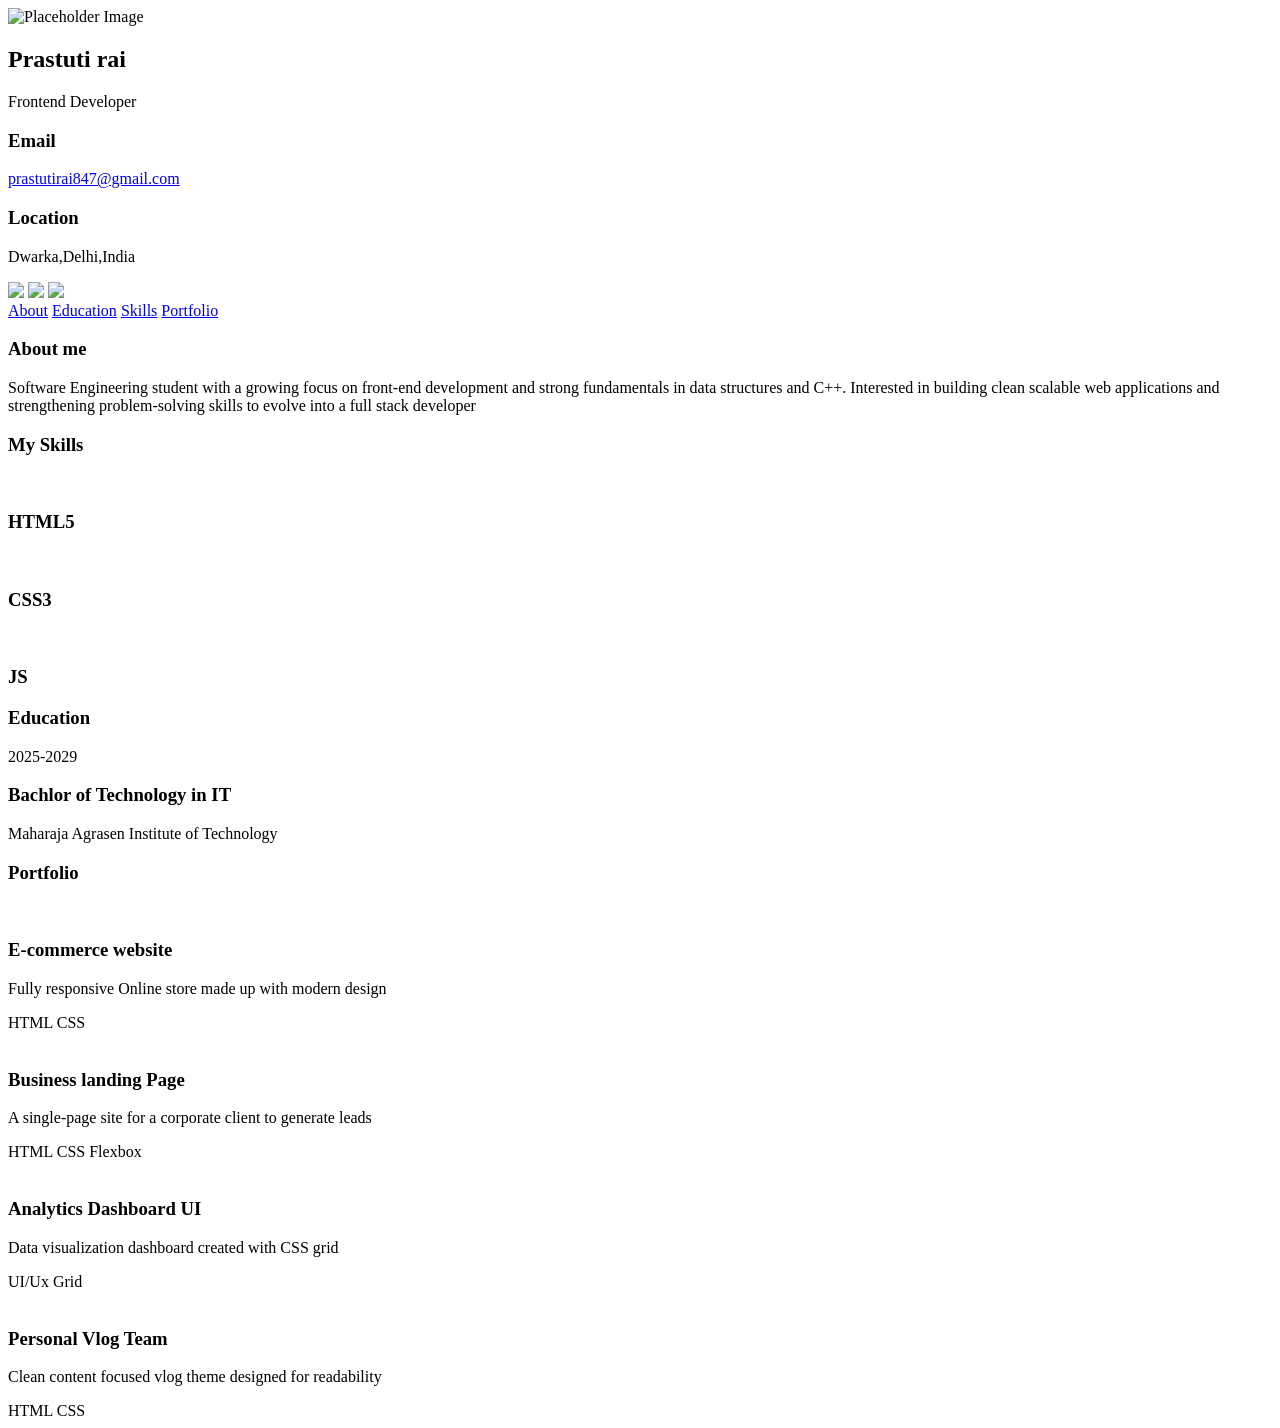
==== index.html @ 748e3836 "Rename U-1.html to index.html" ====
<!DOCTYPE html>
<html>
  <head>
    <title>Hello, World!</title>
    <link rel="stylesheet" href="styles.css" />
  </head>
  <body>
     <div class="main-container">
       <div class="sidebar">
         <div class="profile">
           <img src="https://i.ibb.co/1GGvQTYN/profile.jpg" alt="Placeholder Image">

           <h2>Prastuti rai</h2>
           <p>Frontend Developer</p>
           
         </div>
         <div class="contact">
             <div class="email">
             <h3 class="label">Email</h3>
             <a href="mailto:prastutirai847@gmail.com" class="value">prastutirai847@gmail.com</a>
             </div>
             
             
            
             
             <div class="location">
               <h3 class="label">Location</h3>
             <p class="value">Dwarka,Delhi,India</p>
               
             </div>
             
             
           </div>
           <div class="social">
             <a href="https://x.com/prastutirai19"><img src="https://www.svgrepo.com/show/513008/twitter-154.svg"></a>
             <a href="https://github.com/"> <img src="https://www.svgrepo.com/show/394174/github.svg"></a>
             <a href="https://linkedin.com/in/prastuti-rai-786380380"><img src="https://www.svgrepo.com/show/390272/linkedin-linked-in.svg"></a>
           </div>
           
       </div>
       <div class="main-content">
         <!--nevigation-->
       <div id="nevigation">
          <nav>
         <a href="#about">About</a>
         <a href="#education">Education</a>
         <a href="#skills">Skills</a>
         <a href="#portfolio">Portfolio</a>
         
       </nav>
         
       </div>
      
          <!--About me-->
        <div id= "about">
          <h3 class="heading">About me</h3>
          <div class="line"></div>
          <p class="YNTK"> Software Engineering student with a growing focus on front-end development and strong fundamentals in data structures and C++. Interested in building clean scalable web applications and strengthening problem-solving skills to evolve into a full stack developer</p>
        </div>
           <!--Skills-->
       <div id="skills">
       <h3 class="heading">My Skills</h3>
          <div class="line"></div>
          <div class="grid-container">
            <div class="item">
              <img src="https://uxwing.com/wp-content/themes/uxwing/download/file-and-folder-type/html5-balck-icon.png" alt="">
              <h3>HTML5</h3>
            </div>
            <div class="item">
              <img src="https://uxwing.com/wp-content/themes/uxwing/download/file-and-folder-type/css3-icon.png" alt="">
              <h3>CSS3</h3>
            </div>
            <div class="item">
              <img src="https://img.icons8.com/ios_filled/200/javascript-logo.png" alt="">
              <h3>JS</h3>
            </div>
            
          </div>
       </div>
            <!--education-->
       <div id="education">
         <h3 class="heading">Education</h3>
          <div class="line"></div>
          <div class="edtech">
            <div class="edfirst">
              <div class="year">2025-2029</div>
              <h3 class="degree">Bachlor of Technology in IT</h3>
              <p class="collage">Maharaja Agrasen Institute of Technology</p>
              <div class="goal"></div>
              <div class="liner"></div>
            </div>
          </div>
       </div>
           <!--Portfolio-->
       <div id="portfolio">
         <h3 class="heading">Portfolio</h3>
          <div class="line"></div>
          <div class="projectcontainer">
            <div class="projects">
              <img src="https://miro.medium.com/v2/resize:fit:4800/format:webp/0*eSEnoM6jUdL-_a1j" alt="">
              <div class="card">
                <h3>E-commerce website</h3>
                <p>Fully responsive Online store made up with modern design</p>
                <span> HTML</span> <span> CSS </span>
              </div>
            </div>
            <div class="projects">
              <img src="https://encrypted-tbn0.gstatic.com/images?q=tbn:ANd9GcSXcIj_khJH8SM0vSIXBFWT68DSShQ4ISXMgQ&s" alt="">
              <div class="card">
                <h3>Business landing Page</h3>
                <p> A single-page site for a corporate client to generate leads</p>
                <span> HTML</span><span> CSS </span><span>Flexbox</span>
              </div>
            </div>
            <div class="projects">
              <img src="https://assets.justinmind.com/wp-content/uploads/2020/02/dashboard-examples-social-media.png" alt="">
              <div class="card">
                <h3>Analytics Dashboard UI</h3>
                <p> Data visualization dashboard created with CSS grid </p>
                <span> UI/Ux</span> <span> Grid </span>
              </div>
            </div>
            <div class="projects">
              <img src="https://i0.wp.com/themes.svn.wordpress.org/personal-blogs/1.1/screenshot.png" alt="">
              <div class="card">
                <h3>Personal Vlog Team</h3>
                <p> Clean content focused vlog theme designed for readability </p>
                <span> HTML</span> <span> CSS </span>
              </div>
            </div>
          </div>
          
       </div>
       </div>
     </div>
  </body>
</html>
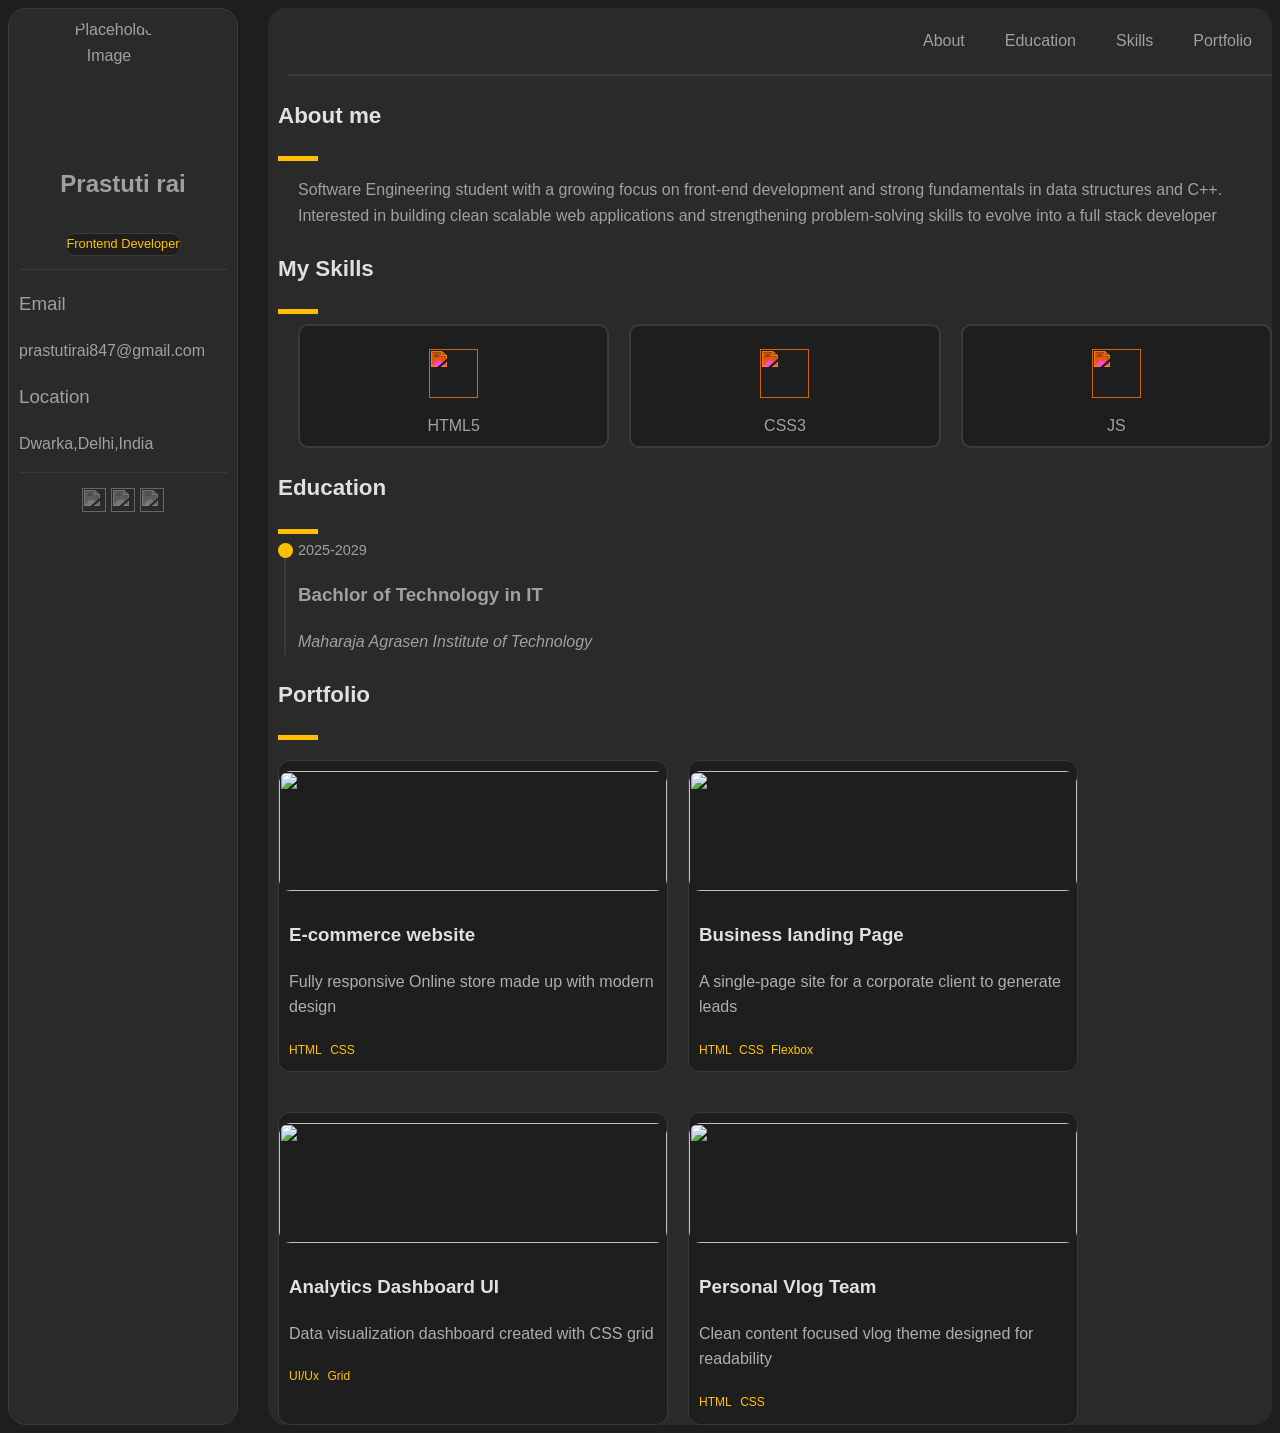
==== commit 8d21774b: "Update index.html" ====
--- a/index.html
+++ b/index.html
@@ -2,7 +2,7 @@
 <html>
   <head>
     <title>Hello, World!</title>
-    <link rel="stylesheet" href="styles.css" />
+    <link rel="stylesheet" href="U-2.css" />
   </head>
   <body>
      <div class="main-container">
--- a/U-2.css
+++ b/U-2.css
@@ -0,0 +1,268 @@
+body{
+  background-color: #1e1e1e;
+  font-family: Sans-Serif;
+  color: #a0a0a0;
+}
+.main-container{
+  
+  display: grid;
+  max-width: 1800px;
+  grid-template-columns: 230px 1fr;
+  gap: 30px;
+  line-height: 1.6;
+  
+}
+.sidebar{
+  height: auto;
+  background-color: #2a2a2a;
+ padding: 0px 10px;
+  position: sticky;
+  top:24px ;
+  border :1px solid #3a3a3a;
+  border-radius: 18px;
+}
+.profile{
+  text-align: center;
+}
+
+.main-content{
+  height: auto;
+  background-color: #2a2a2a;
+   border 1px solid #3a3a3a;
+   border-radius:18px ;
+   overflow: hidden;
+   
+   
+  
+}
+
+.profile img{
+  height: 120px;
+  width: 120px;
+  padding: 8px 30px;
+ 
+  border-radius: 50%;
+  display: flex;
+  justify-content: center;
+  
+  
+}
+.profile p{
+  background-color: #1e1e1e;
+  color: #FFC400;
+   border: 1px solid #3a3a3a;
+   font-size: .8rem;
+   border-radius: 10px;
+   display: inline-block;
+   margin-top:10px;
+  
+}
+.social{
+  display: flex;
+  justify-content: center;
+  gap: 5px;
+}
+
+.social  img{
+  height: 24px;
+  width: 24px;
+  margin-top: 15px;
+  filter: grayscale(1) invert(.7);
+  transition: filter .3s ease;
+}
+.social  img:hover{
+    filter: grayscale(0) invert(0);
+  
+}
+.contact{
+  margin-top: 1px;
+  border-top: 1px solid #3a3a3a;
+
+  text-decoration: none;
+  border-bottom: 1px solid #3a3a3a;
+}
+.label{
+  font-weight: 500;
+  color: #a0a0a0;
+  
+}
+.value{
+  color: #a0a0a0;
+  text-decoration: none;
+}
+#nevigation{
+  padding:20px;
+  border-bottom: 2px solid #3a3a3a;
+  margin-bottom:20px;
+  padding-bottom:20px;
+  margin-left:20px;
+}
+nav{
+  display: flex;
+  justify-content: flex-end;
+  gap: 20px;
+  
+  
+}
+nav a{
+  text-decoration: none;
+  color: #a0a0a0;
+  transistion: color 3s ease;
+  font-weight: 500;
+   margin-left: 20px;
+}
+.active, nav a:hover{
+  color:#FFC400;
+}
+#about p {
+  margin-left: 20px;
+  
+}
+.heading{
+color: #e0e0e0;
+font-size:1.4rem;
+
+}
+.line{
+  width: 40px;
+  height: 5px;
+  background-color: #FFBF00;
+}
+#about, #skills, #education, #portfolio {
+  padding-left: 10px;
+}
+/*skills*/
+.grid-container{
+  display: grid;
+  grid-template-columns:repeat(auto-fit,minmax(10px,1fr));
+  align-items: center;
+  gap: 20px;
+   margin-left: 20px
+   
+}
+
+.item{
+  margin-top:10px;
+  padding: 10px;
+  border-radius:10px;
+  border:2px solid #3a3a3a;
+  background-color: #1e1e1e;
+  display: flex;
+  flex-direction: column;  /* stack icon above text */
+  align-items: center;     /* center horizontally */
+  justify-content: center; /* center vertically */
+  height: 100px;    
+  transition: transform .5 s ease, box-shadow .5s ease;
+}
+.item img{
+  height: 49px;
+  width: 49px;
+  margin-top: 15px;
+  filter: invert(75% ) sepia(50%) saturate(1000%) hue-rotate(350deg) brightness(110%);
+  margin-bottom:15px;
+  text-align: center;
+
+  
+}
+.item h3{
+  margin: 0;
+font-size:1rem;
+font-weight:500;
+}
+.item:hover{
+  scale: 1.1;
+  box-shadow:0px 0px 10px 5px;
+}
+/*Education*/
+#education edfirst {
+  margin-left:20px;
+  
+}
+.edfirst{
+  position: relative;
+   margin-left: 20px;
+  
+}
+.year{
+  margin-top:5px;
+  font-size: .9rem;
+  color: #a0a0a0;
+  margin-bottom: 2px;
+}
+.collage{
+  font-style:italic;
+  color:#a0a0a0;
+}
+.goal{
+  position:absolute;
+  height: 15px;
+  width: 15px;
+  border-radius: 50%;
+ margin-left: -20px;
+ background-color: #FFBF00;
+  display: inline-block;
+  top: 4px;
+  left: 0px;
+}
+.edtech{
+  position: relative;
+}
+.liner{
+  position: absolute;
+ left: -14px;
+  top: 19px;
+  bottom: 0px;
+  border:1.5px solid #3a3a3a;
+  
+}
+#portfolio{
+  max-width: 800px;
+  height: auto;
+}
+.projectcontainer{
+  display: grid;
+  grid-template-columns:1fr 1fr ;
+  gap: 20px;
+}
+.projects img{
+  display: flex;
+  margin-top:10px;
+  width: 100%;
+  height: 120px;
+  align-content: center;
+  object-fit: cover;
+  border-radius: 12px;
+}
+.projects{
+  
+  margin-top:20px ;
+  border-radius:12px;
+  background-color: #1e1e1e;
+  border:1px solid #3a3a3a;
+  overflow: hidden;
+   
+  transition: transform .3s ease, box-shadow ;
+  
+}
+.projects:hover{
+  transform: translateY(-5px);
+  box-shadow: 0px 0px 10px 5px rgba(0,0,0,0.3);
+    
+  }
+.card{
+  padding: 10px;
+}
+.card h3{
+  color: #e0e0e0;
+    
+  }
+.card p{
+  color: #aeaeae;
+}
+.card span{
+  color: #FFC400;
+
+  border-radius: 5px;
+  font-size: 0.75rem;
+  margin-right: 4px;
+}
